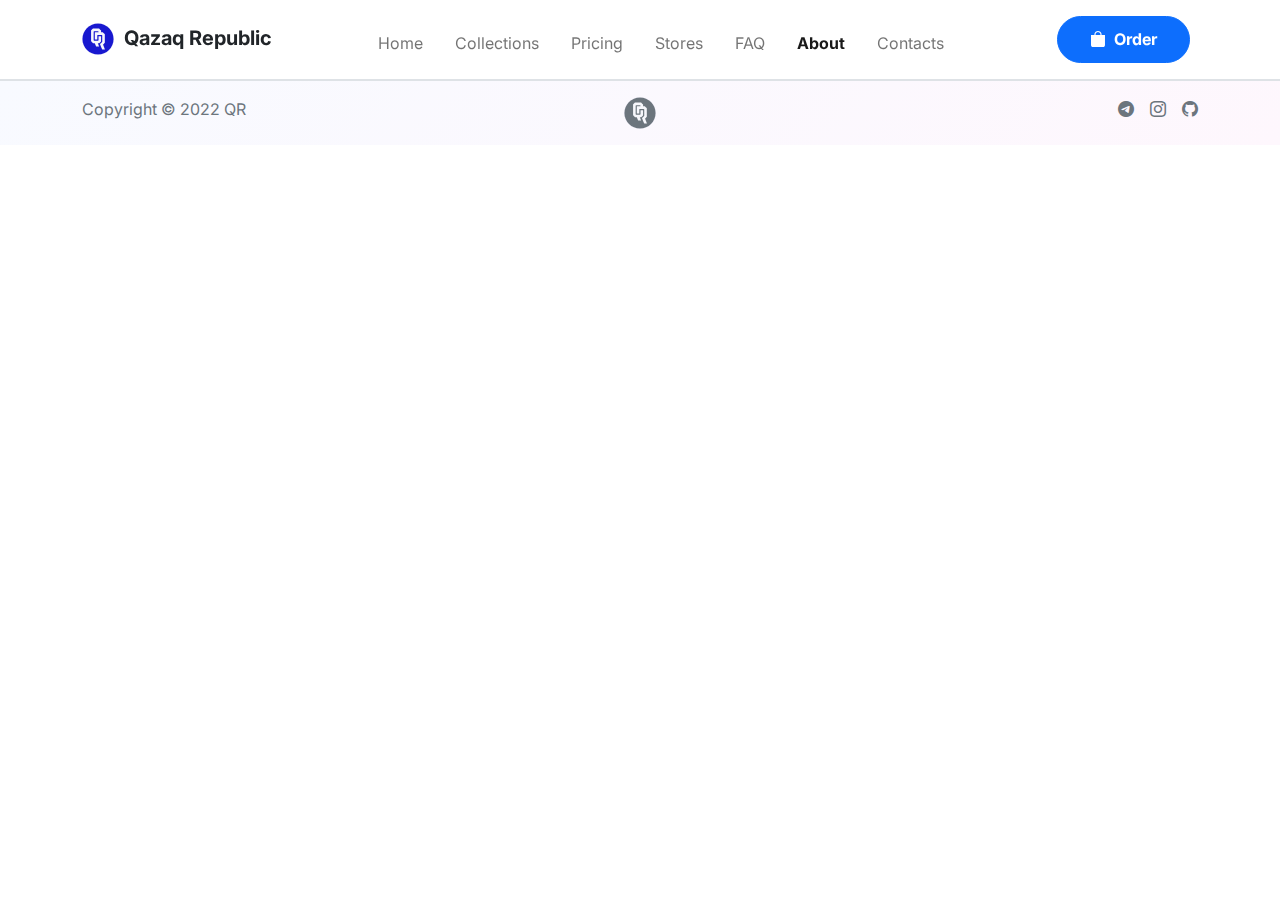
==== about.html @ 5050376e "Initial commit" ====
<!DOCTYPE html>
<html lang="en">
<head>
    <meta charset="UTF-8">
    <meta http-equiv="X-UA-Compatible" content="IE=edge">
    <meta name="viewport" content="width=device-width, initial-scale=1.0, maximum-scale=1, user-scalable=no">
    <link rel="shortcut icon" href="favicons/favicon.ico" type="image/x-icon">
    <title>Home - QR</title>
    <link rel="stylesheet" href="css/style.css">
    <link rel="stylesheet" href="bootstrap/css/bootstrap.min.css">
</head>
<body>
    <header class="py-3 border-bottom navbar navbar-expand-xl sticky-top">
        <div class="container">
            <a href="/" class="d-flex text-dark text-decoration-none">
                <img src="favicons/qr_logo.svg" alt="QR LOGO" width="32">
                <span class="fw-bold ml-10 fs-5 text-dark">Qazaq Republic</span>
            </a>
            <button data-bs-toggle="collapse" class="navbar-toggler br-32" data-bs-target="#navcol-1" aria-expanded="false">
                <span class="navbar-toggler-icon"></span>
            </button>
            <div id="navcol-1" class="collapse navbar-collapse non-copy">
                <ul class="navbar-nav mx-auto text-center pt-2">
                    <li class="nav-item py-1"><a class="nav-link" href="index.html">Home</a></li>
                    <li class="nav-item py-1"><a class="nav-link" href="collections.html">Collections</a></li>
                    <li class="nav-item py-1"><a class="nav-link" href="pricing.html">Pricing</a></li>
                    <li class="nav-item py-1"><a class="nav-link" href="stores.html">Stores</a></li>
                    <li class="nav-item py-1"><a class="nav-link" href="faqs.html">FAQ</a></li>
                    <li class="nav-item py-1"><a class="nav-link active" href="about.html">About</a></li>
                    <li class="nav-item py-1"><a class="nav-link" href="contacts.html">Contacts</a></li>
                </ul>
                <hr class="navbar-nav text-dark">
                <div class="pt-3 py-xl-0 d-flex justify-content-center">
                    <a href="https://wa.me/77777512121" class="text-decoration-none px-2">
                        <button class="btn1 btn-primary d-flex "><i class="bi bi-bag-fill text-white"></i>&nbsp; Order</button>
                    </a>
                </div>
            </div>
        </div>
    </header>

    <footer class="bg-primary-gradient d-flex flex-wrap justify-content-between align-items-center py-3 border-top">
        <div class="container d-flex">
            <div class="col-md-4 col align-items-center">
                <span class="mb-3 mb-md-0 text-muted">Copyright © 2022 QR</span>
            </div>
    
            <a href="/" class="col-md-4 col d-flex align-items-center justify-content-center mb-3 mb-md-0 me-md-auto link-dark text-decoration-none">
                <img src="favicons/qr_gray.svg" alt="QR LOGO" width="32">
            </a>
        
            <ul class="nav col-md-4 col justify-content-end list-unstyled d-flex">
                <li class="ms-3"><a class="text-muted" href="https://goofeat.t.me/"><i class="bi bi-telegram text-muted"></i></a></li>
                <li class="ms-3"><a class="text-muted" href="https://instagram.com/azharbayev"><i class="bi bi-instagram text-muted"></i></a></li>
                <li class="ms-3"><a class="text-muted" href="https://github.com/goofeat"><i class="bi bi-github text-muted"></i></a></li>
            </ul>
        </div>
    </footer>

    <script src="bootstrap/js/bootstrap.min.js"></script>
</body>
</html>
---- css/style.css ----
@import"https://cdn.jsdelivr.net/npm/bootstrap-icons@1.9.1/font/bootstrap-icons.css";@import"https://fonts.googleapis.com/css2?family=Inter:wght@100;200;300;400;500;600;700;800;900&display=swap";*{margin:0;padding:0;color:#0d6efd;font-family:"Inter",sans-serif}header{position:sticky;background-color:rgba(255,255,255,.6);-webkit-backdrop-filter:blur(10px);backdrop-filter:blur(10px)}.non-copy{-moz-user-select:none;-khtml-user-select:none;-webkit-user-select:none;user-select:none}html{scroll-behavior:smooth}.ml-10{margin-left:10px}.btn1{--bs-btn-padding-x: 2rem;--bs-btn-padding-y: 0.6rem;--bs-btn-font-family: ;--bs-btn-font-size: 1rem;--bs-btn-font-weight: 700;--bs-btn-line-height: 1.6;--bs-btn-color: #2d2d2d;--bs-btn-bg: transparent;--bs-btn-border-width: 1px;--bs-btn-border-color: transparent;--bs-btn-border-radius: 2rem;--bs-btn-box-shadow: inset 0 1px 0 rgba(255, 255, 255, 0.15), 0 1px 1px rgba(0, 0, 0, 0.075);--bs-btn-disabled-opacity: 0.65;--bs-btn-focus-box-shadow: 0 0 0 0.25rem rgba(var(--bs-btn-focus-shadow-rgb), .5);display:inline-block;padding:var(--bs-btn-padding-y) var(--bs-btn-padding-x);font-family:var(--bs-btn-font-family);font-size:var(--bs-btn-font-size);font-weight:var(--bs-btn-font-weight);line-height:var(--bs-btn-line-height);color:var(--bs-btn-color);text-align:center;text-decoration:none;vertical-align:middle;cursor:pointer;-webkit-user-select:none;-moz-user-select:none;-ms-user-select:none;user-select:none;border:var(--bs-btn-border-width) solid var(--bs-btn-border-color);border-radius:var(--bs-btn-border-radius);background-color:var(--bs-btn-bg);transition:color .15s ease-in-out,background-color .15s ease-in-out,border-color .15s ease-in-out,box-shadow .15s ease-in-out}.form-control1{display:block;width:100%;padding:.6rem 1.5rem;font-size:1rem;font-weight:400;line-height:1.6;color:#2d2d2d;background-color:#fff;background-clip:padding-box;border:1px solid #ced4da;-webkit-appearance:none;-moz-appearance:none;appearance:none;border-radius:1rem;transition:border-color .15s ease-in-out,box-shadow .15s ease-in-out}.nav-link{margin-left:16px !important;margin-right:16px !important;padding:0 !important}.nav-link.active{font-weight:700}.bg-primary-gradient{background:linear-gradient(135deg, #f8faff, #fef7fd)}.fit-cover{object-fit:cover}.br-32{border-radius:32px !important;-webkit-border-radius:32px !important;-moz-border-radius:32px !important;-ms-border-radius:32px !important;-o-border-radius:32px !important}th,td,strike{color:#000 !important;font-weight:bold !important}span.fw-normal{color:#000 !important}.table-group-divider{border-top:2px solid #000 !important}
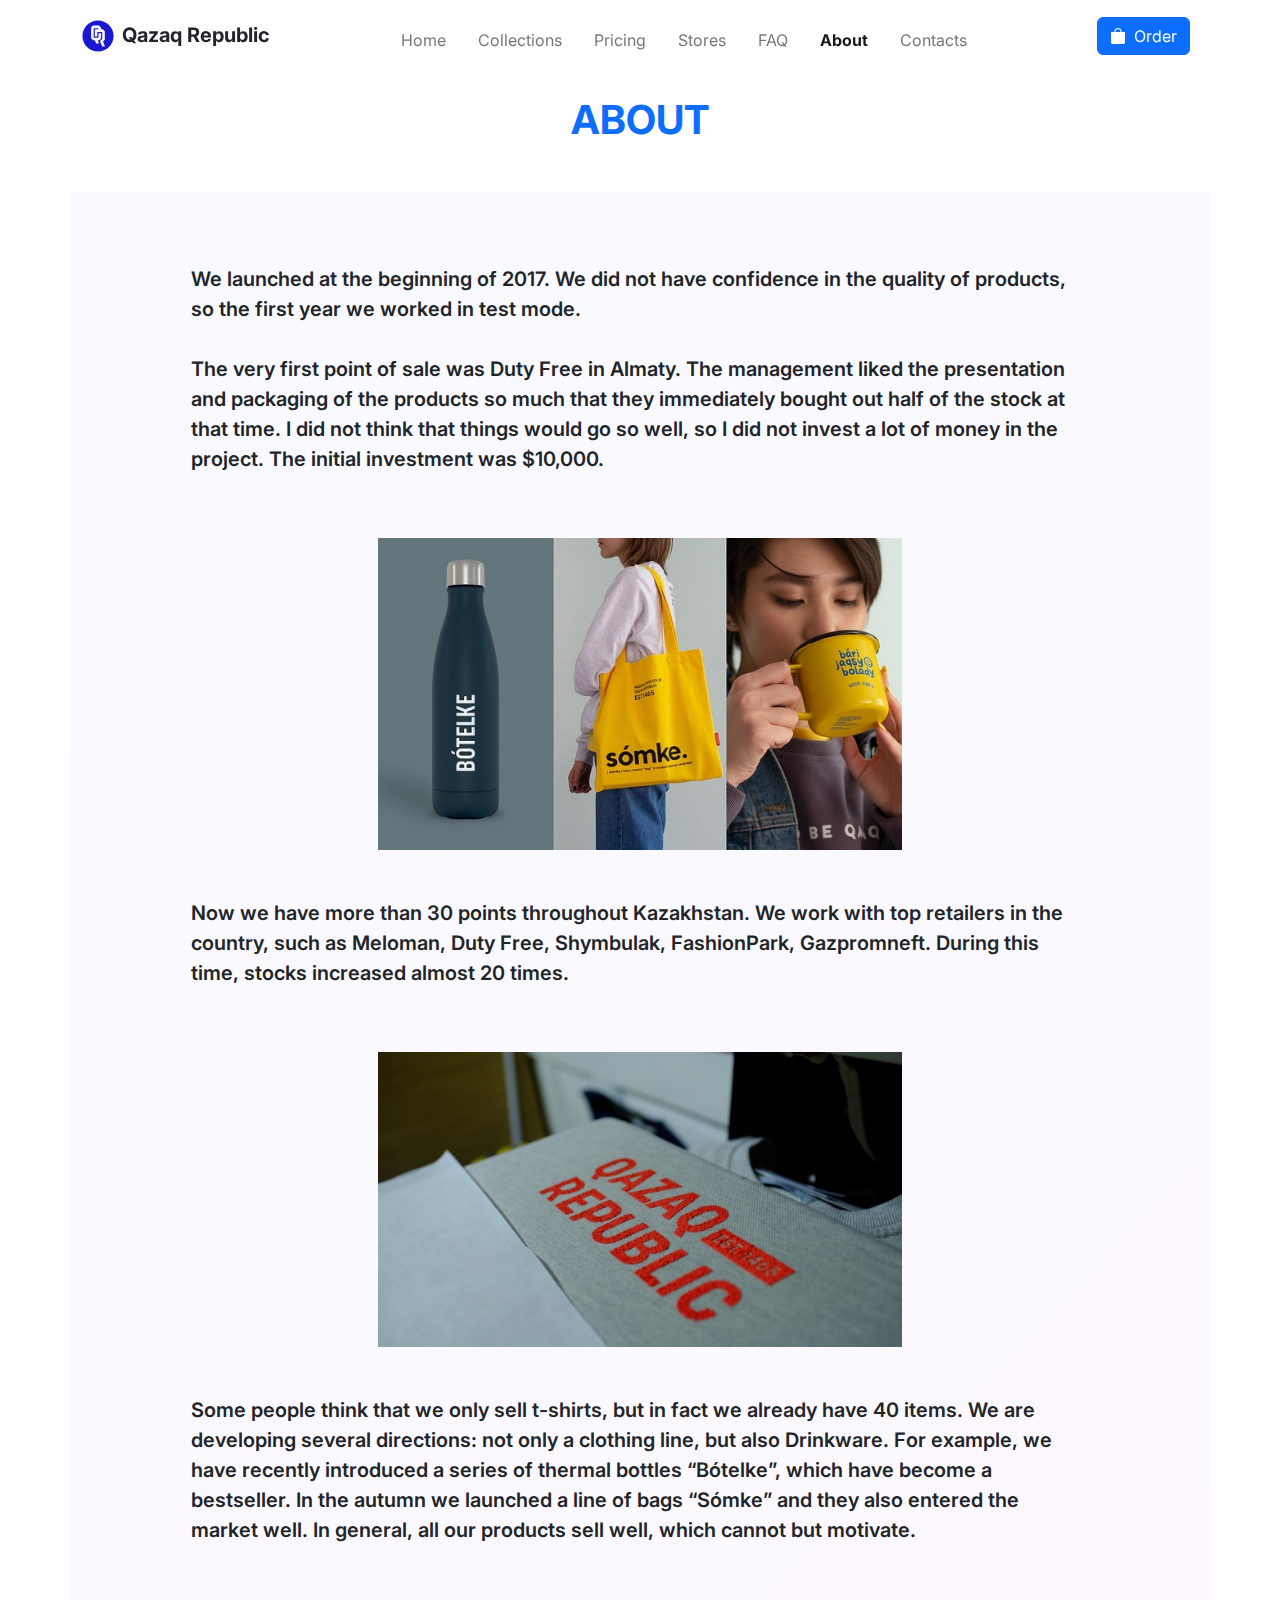
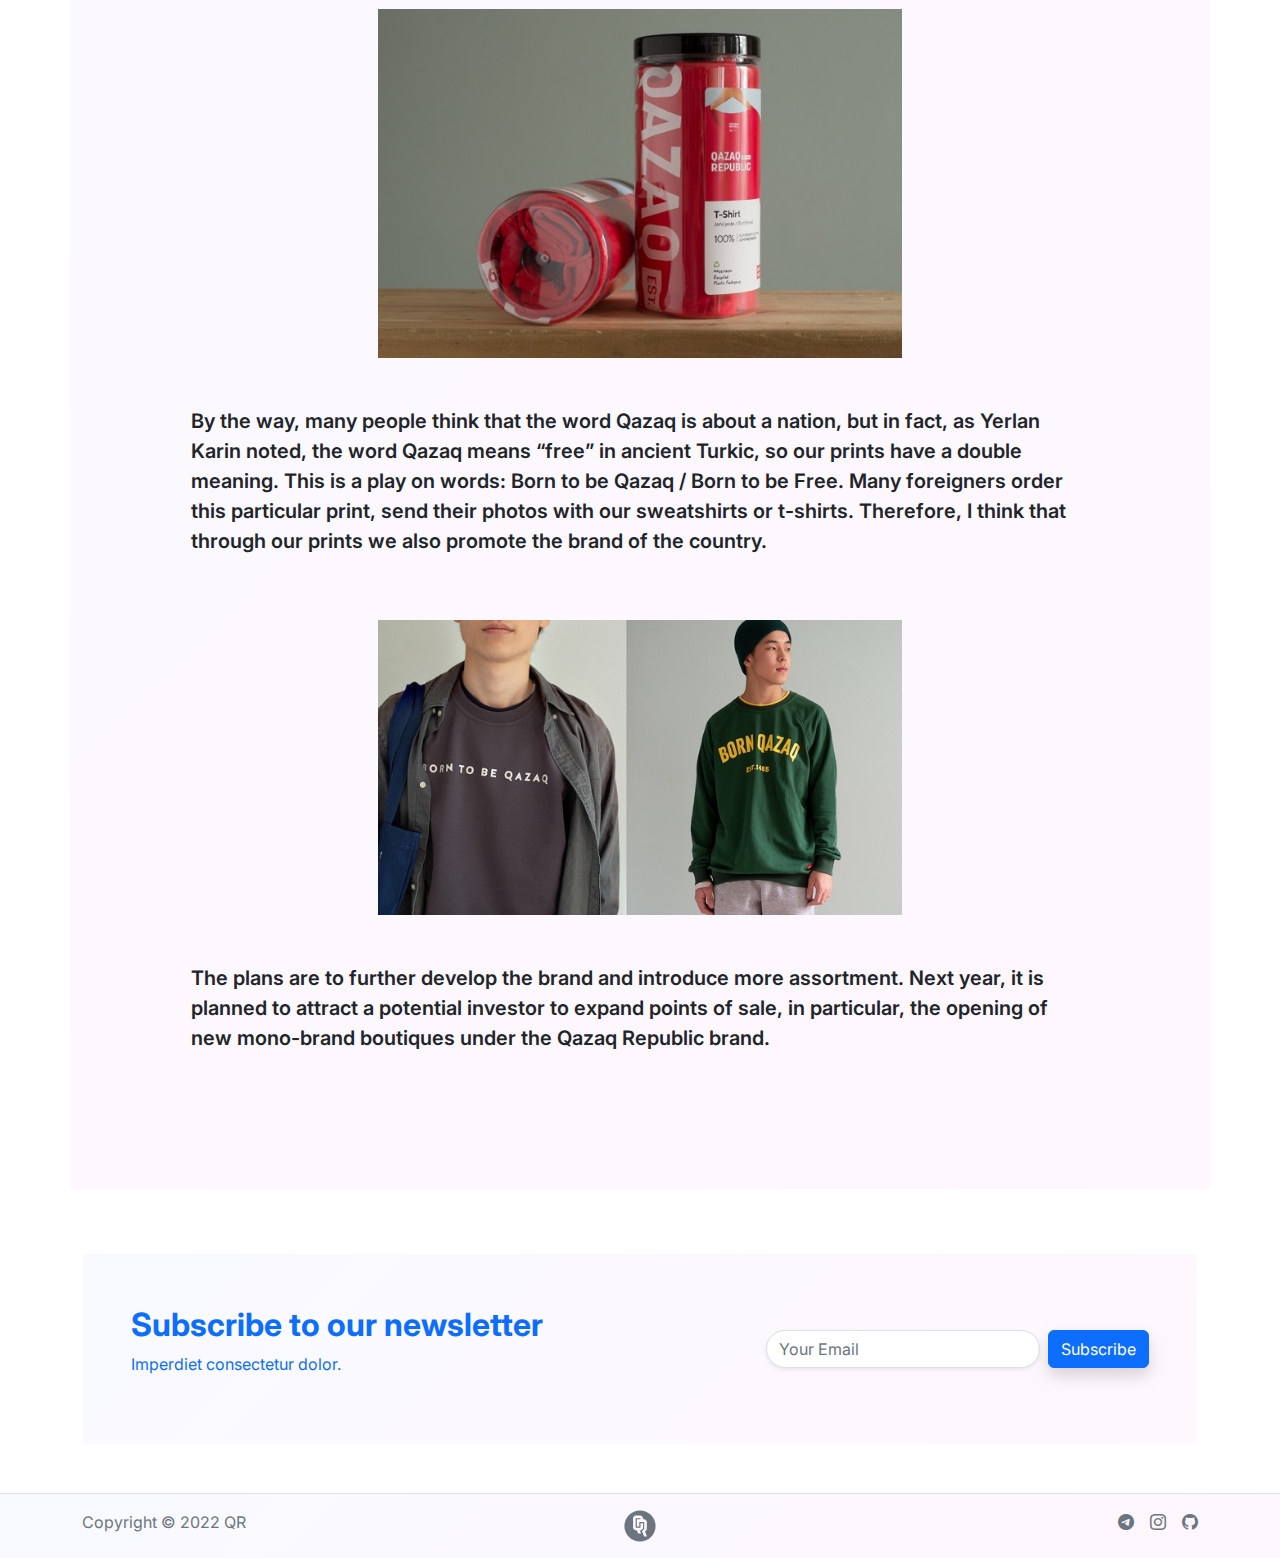
==== commit 3c292638: "Initial commit" ====
--- a/about.html
+++ b/about.html
@@ -4,19 +4,19 @@
     <meta charset="UTF-8">
     <meta http-equiv="X-UA-Compatible" content="IE=edge">
     <meta name="viewport" content="width=device-width, initial-scale=1.0, maximum-scale=1, user-scalable=no">
-    <link rel="shortcut icon" href="favicons/favicon.ico" type="image/x-icon">
-    <title>Home - QR</title>
+    <title>About - QR</title>
+    <link rel="icon" href="favicons/favicon.ico" type="image/x-icon">
     <link rel="stylesheet" href="css/style.css">
     <link rel="stylesheet" href="bootstrap/css/bootstrap.min.css">
 </head>
 <body>
-    <header class="py-3 border-bottom navbar navbar-expand-xl sticky-top">
+    <header class="py-3 navbar navbar-expand-xl sticky-top">
         <div class="container">
             <a href="/" class="d-flex text-dark text-decoration-none">
                 <img src="favicons/qr_logo.svg" alt="QR LOGO" width="32">
-                <span class="fw-bold ml-10 fs-5 text-dark">Qazaq Republic</span>
+                <span class="fw-bold mx-2 fs-5 text-dark">Qazaq Republic</span>
             </a>
-            <button data-bs-toggle="collapse" class="navbar-toggler br-32" data-bs-target="#navcol-1" aria-expanded="false">
+            <button data-bs-toggle="collapse" class="navbar-toggler rounded-5" data-bs-target="#navcol-1" aria-expanded="false">
                 <span class="navbar-toggler-icon"></span>
             </button>
             <div id="navcol-1" class="collapse navbar-collapse non-copy">
@@ -25,19 +25,70 @@
                     <li class="nav-item py-1"><a class="nav-link" href="collections.html">Collections</a></li>
                     <li class="nav-item py-1"><a class="nav-link" href="pricing.html">Pricing</a></li>
                     <li class="nav-item py-1"><a class="nav-link" href="stores.html">Stores</a></li>
-                    <li class="nav-item py-1"><a class="nav-link" href="faqs.html">FAQ</a></li>
+                    <li class="nav-item py-1"><a class="nav-link" href="faq.html">FAQ</a></li>
                     <li class="nav-item py-1"><a class="nav-link active" href="about.html">About</a></li>
                     <li class="nav-item py-1"><a class="nav-link" href="contacts.html">Contacts</a></li>
                 </ul>
                 <hr class="navbar-nav text-dark">
                 <div class="pt-3 py-xl-0 d-flex justify-content-center">
                     <a href="https://wa.me/77777512121" class="text-decoration-none px-2">
-                        <button class="btn1 btn-primary d-flex "><i class="bi bi-bag-fill text-white"></i>&nbsp; Order</button>
+                        <button class="btn btn-primary d-flex "><i class="bi bi-bag-fill text-white"></i>&nbsp; Order</button>
                     </a>
                 </div>
             </div>
         </div>
     </header>
+
+    <div class="container py-4">
+        <h1 class="fw-bold text-center text-uppercase">about</h1>
+    </div>
+
+    <section class="container bg-primary-gradient py-4 my-3">
+        <div class="px-3 col-md-10 offset-md-1 py-5">
+            <p class="fw-semibold text-dark fs-5">
+                We launched at the beginning of 2017. We did not have confidence in the quality of products, so the first year we worked in test mode.
+                <br><br>
+                The very first point of sale was Duty Free in Almaty. The management liked the presentation and packaging of the products so much that they immediately bought out half of the stock at that time. I did not think that things would go so well, so I did not invest a lot of money in the project. The initial investment was $10,000.
+            </p>
+            <div class="card-img d-flex justify-content-center py-5 mb-5 mb-md-0">
+                <img class="img-fluid col-xl-7 col-md-9" src="images/about1.jpeg">
+            </div>
+            <p class="fw-semibold text-dark fs-5">
+                Now we have more than 30 points throughout Kazakhstan. We work with top retailers in the country, such as Meloman, Duty Free, Shymbulak, FashionPark, Gazpromneft. During this time, stocks increased almost 20 times.
+            </p>
+            <div class="card-img d-flex justify-content-center py-5 mb-5 mb-md-0">
+                <img class="img-fluid col-xl-7 col-md-9" src="images/about2.jpeg">
+            </div>
+            <p class="fw-semibold text-dark fs-5">
+                Some people think that we only sell t-shirts, but in fact we already have 40 items. We are developing several directions: not only a clothing line, but also Drinkware. For example, we have recently introduced a series of thermal bottles “Bótelke”, which have become a bestseller. In the autumn we launched a line of bags “Sómke” and they also entered the market well. In general, all our products sell well, which cannot but motivate.
+            </p>   
+            <div class="card-img d-flex justify-content-center py-5 mb-5 mb-md-0">
+                <img class="img-fluid col-xl-7 col-md-9" src="images/about3.jpeg">
+            </div>
+            <p class="fw-semibold text-dark fs-5">
+                By the way, many people think that the word Qazaq is about a nation, but in fact, as Yerlan Karin noted, the word Qazaq means “free” in ancient Turkic, so our prints have a double meaning. This is a play on words: Born to be Qazaq / Born to be Free. Many foreigners order this particular print, send their photos with our sweatshirts or t-shirts. Therefore, I think that through our prints we also promote the brand of the country.
+            </p>
+            <div class="card-img d-flex justify-content-center py-5 mb-5 mb-md-0">
+                <img class="img-fluid col-xl-7 col-md-9" src="images/about4.jpeg">
+            </div>
+            <p class="fw-semibold text-dark fs-5 pb-5">
+                The plans are to further develop the brand and introduce more assortment. Next year, it is planned to attract a potential investor to expand points of sale, in particular, the opening of new mono-brand boutiques under the Qazaq Republic brand.
+            </p>
+        </div>
+    </section>
+
+    <section class="container py-5">
+        <div class="border rounded border-white d-flex flex-column justify-content-between align-items-center flex-lg-row bg-primary-gradient p-4 p-lg-5">
+            <div class="text-center text-lg-start py-3 py-lg-1">
+                <h2 class="fw-bold mb-2">Subscribe to our newsletter</h2>
+                <p>Imperdiet consectetur dolor.</p>
+            </div>
+            <div class="d-flex justify-content-center flex-wrap flex-lg-nowrap">
+                <div class="my-2"><input class="border rounded-pill shadow-sm form-control" type="email" name="email" placeholder="Your Email"></div>
+                <div class="my-2"><button class="btn btn-primary shadow ms-2 subscribe-btn" type="submit">Subscribe</button></div>
+            </div>
+        </div>
+    </section>
 
     <footer class="bg-primary-gradient d-flex flex-wrap justify-content-between align-items-center py-3 border-top">
         <div class="container d-flex">
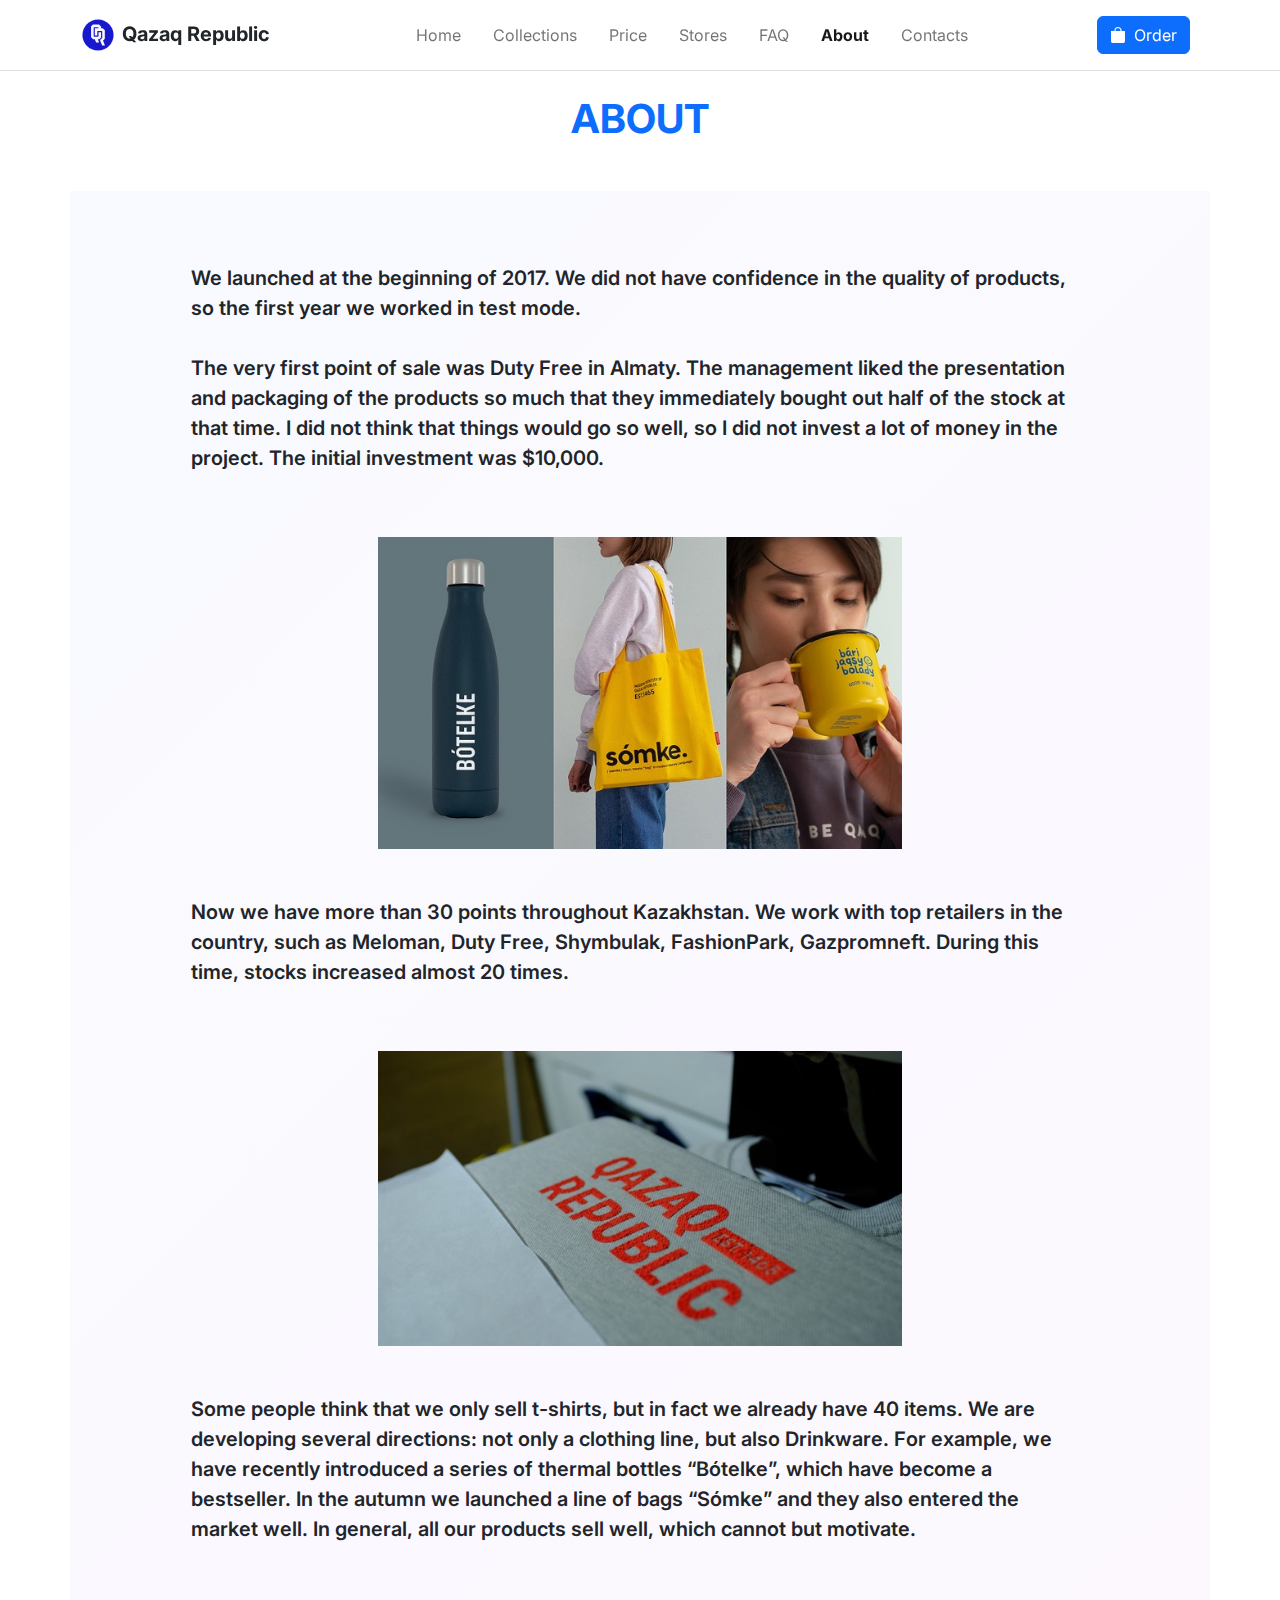
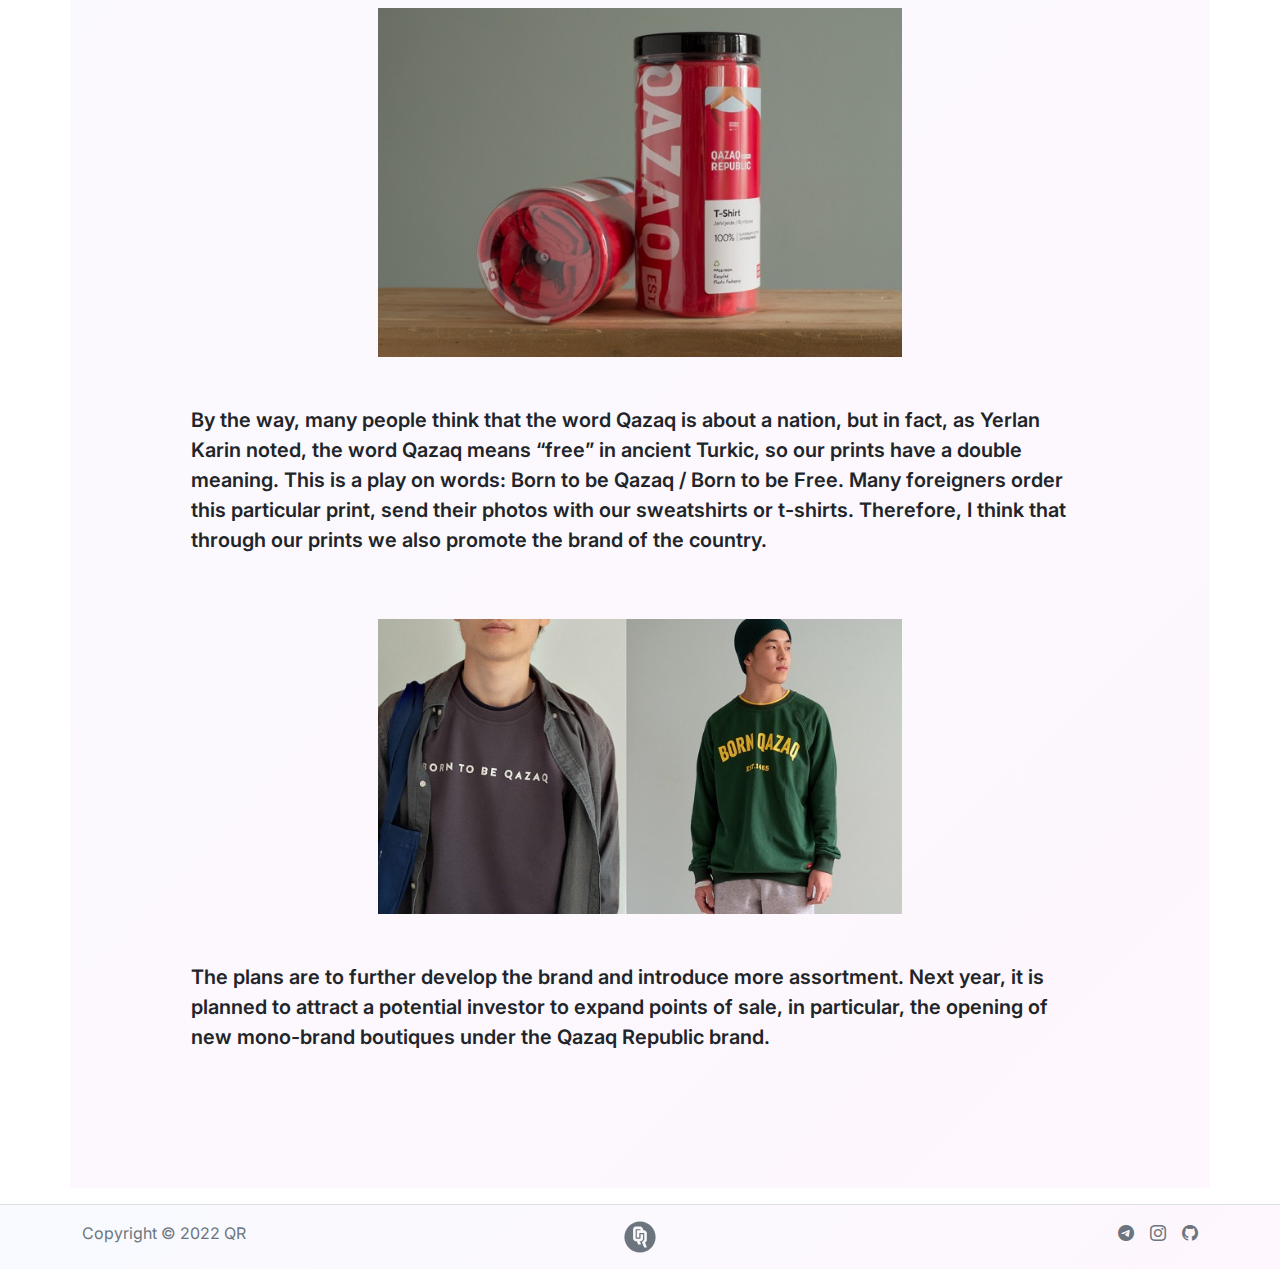
==== commit 3df36c50: "Minor changes" ====
--- a/about.html
+++ b/about.html
@@ -10,103 +10,95 @@
     <link rel="stylesheet" href="bootstrap/css/bootstrap.min.css">
 </head>
 <body>
-    <header class="py-3 navbar navbar-expand-xl sticky-top">
-        <div class="container">
-            <a href="/" class="d-flex text-dark text-decoration-none">
-                <img src="favicons/qr_logo.svg" alt="QR LOGO" width="32">
-                <span class="fw-bold mx-2 fs-5 text-dark">Qazaq Republic</span>
-            </a>
-            <button data-bs-toggle="collapse" class="navbar-toggler rounded-5" data-bs-target="#navcol-1" aria-expanded="false">
-                <span class="navbar-toggler-icon"></span>
-            </button>
-            <div id="navcol-1" class="collapse navbar-collapse non-copy">
-                <ul class="navbar-nav mx-auto text-center pt-2">
-                    <li class="nav-item py-1"><a class="nav-link" href="index.html">Home</a></li>
-                    <li class="nav-item py-1"><a class="nav-link" href="collections.html">Collections</a></li>
-                    <li class="nav-item py-1"><a class="nav-link" href="pricing.html">Pricing</a></li>
-                    <li class="nav-item py-1"><a class="nav-link" href="stores.html">Stores</a></li>
-                    <li class="nav-item py-1"><a class="nav-link" href="faq.html">FAQ</a></li>
-                    <li class="nav-item py-1"><a class="nav-link active" href="about.html">About</a></li>
-                    <li class="nav-item py-1"><a class="nav-link" href="contacts.html">Contacts</a></li>
-                </ul>
-                <hr class="navbar-nav text-dark">
-                <div class="pt-3 py-xl-0 d-flex justify-content-center">
-                    <a href="https://wa.me/77777512121" class="text-decoration-none px-2">
-                        <button class="btn btn-primary d-flex "><i class="bi bi-bag-fill text-white"></i>&nbsp; Order</button>
-                    </a>
+    <div class="page">
+        <header class="py-3 navbar navbar-expand-xl sticky-top border-bottom">
+            <div class="container">
+                <a href="/" class="d-flex text-dark text-decoration-none">
+                    <img src="favicons/qr_logo.svg" alt="QR LOGO" width="32">
+                    <span class="fw-bold mx-2 fs-5 text-dark">Qazaq Republic</span>
+                </a>
+                <button data-bs-toggle="collapse" class="navbar-toggler rounded-5" data-bs-target="#navcol-1" aria-expanded="false">
+                    <span class="navbar-toggler-icon"></span>
+                </button>
+                <div id="navcol-1" class="collapse navbar-collapse non-copy">
+                    <div class="p-2"></div>
+                    <ul class="navbar-nav mx-auto text-center">
+                        <li class="nav-item py-1"><a class="nav-link" href="index.html">Home</a></li>
+                        <li class="nav-item py-1"><a class="nav-link" href="collections.html">Collections</a></li>
+                        <li class="nav-item py-1"><a class="nav-link" href="price.html">Price</a></li>
+                        <li class="nav-item py-1"><a class="nav-link" href="stores.html">Stores</a></li>
+                        <li class="nav-item py-1"><a class="nav-link" href="faq.html">FAQ</a></li>
+                        <li class="nav-item py-1"><a class="nav-link active" href="about.html">About</a></li>
+                        <li class="nav-item py-1"><a class="nav-link" href="contacts.html">Contacts</a></li>
+                    </ul>
+                    <hr class="navbar-nav text-dark">
+                    <div class="pt-3 py-xl-0 d-flex justify-content-center">
+                        <a href="https://wa.me/77777512121" class="text-decoration-none px-2">
+                            <button class="btn btn-primary d-flex "><i class="bi bi-bag-fill text-white"></i>&nbsp; Order</button>
+                        </a>
+                    </div>
                 </div>
             </div>
+        </header>
+    
+        <div class="content-wrapper">
+            <div class="container py-4">
+                <h1 class="fw-bold text-center text-uppercase">about</h1>
+            </div>
+        
+            <section class="container bg-primary-gradient py-4 my-3">
+                <div class="px-3 col-md-10 offset-md-1 py-5">
+                    <p class="fw-semibold text-dark fs-5">
+                        We launched at the beginning of 2017. We did not have confidence in the quality of products, so the first year we worked in test mode.
+                        <br><br>
+                        The very first point of sale was Duty Free in Almaty. The management liked the presentation and packaging of the products so much that they immediately bought out half of the stock at that time. I did not think that things would go so well, so I did not invest a lot of money in the project. The initial investment was $10,000.
+                    </p>
+                    <div class="card-img d-flex justify-content-center py-5 mb-5 mb-md-0">
+                        <img class="img-fluid col-xl-7 col-md-9" src="images/about1.jpeg">
+                    </div>
+                    <p class="fw-semibold text-dark fs-5">
+                        Now we have more than 30 points throughout Kazakhstan. We work with top retailers in the country, such as Meloman, Duty Free, Shymbulak, FashionPark, Gazpromneft. During this time, stocks increased almost 20 times.
+                    </p>
+                    <div class="card-img d-flex justify-content-center py-5 mb-5 mb-md-0">
+                        <img class="img-fluid col-xl-7 col-md-9" src="images/about2.jpeg">
+                    </div>
+                    <p class="fw-semibold text-dark fs-5">
+                        Some people think that we only sell t-shirts, but in fact we already have 40 items. We are developing several directions: not only a clothing line, but also Drinkware. For example, we have recently introduced a series of thermal bottles “Bótelke”, which have become a bestseller. In the autumn we launched a line of bags “Sómke” and they also entered the market well. In general, all our products sell well, which cannot but motivate.
+                    </p>   
+                    <div class="card-img d-flex justify-content-center py-5 mb-5 mb-md-0">
+                        <img class="img-fluid col-xl-7 col-md-9" src="images/about3.jpeg">
+                    </div>
+                    <p class="fw-semibold text-dark fs-5">
+                        By the way, many people think that the word Qazaq is about a nation, but in fact, as Yerlan Karin noted, the word Qazaq means “free” in ancient Turkic, so our prints have a double meaning. This is a play on words: Born to be Qazaq / Born to be Free. Many foreigners order this particular print, send their photos with our sweatshirts or t-shirts. Therefore, I think that through our prints we also promote the brand of the country.
+                    </p>
+                    <div class="card-img d-flex justify-content-center py-5 mb-5 mb-md-0">
+                        <img class="img-fluid col-xl-7 col-md-9" src="images/about4.jpeg">
+                    </div>
+                    <p class="fw-semibold text-dark fs-5 pb-5">
+                        The plans are to further develop the brand and introduce more assortment. Next year, it is planned to attract a potential investor to expand points of sale, in particular, the opening of new mono-brand boutiques under the Qazaq Republic brand.
+                    </p>
+                </div>
+            </section>
         </div>
-    </header>
-
-    <div class="container py-4">
-        <h1 class="fw-bold text-center text-uppercase">about</h1>
+    
+        <footer class="bg-primary-gradient d-flex flex-wrap justify-content-between align-items-center py-3 border-top">
+            <div class="container d-flex">
+                <div class="col-md-4 col align-items-center">
+                    <span class="mb-3 mb-md-0 text-muted">Copyright © 2022 QR</span>
+                </div>
+        
+                <a href="/" class="col-md-4 col d-flex align-items-center justify-content-center mb-3 mb-md-0 me-md-auto link-dark text-decoration-none">
+                    <img src="favicons/qr_gray.svg" alt="QR LOGO" width="32">
+                </a>
+            
+                <ul class="nav col-md-4 col justify-content-end list-unstyled d-flex">
+                    <li class="ms-3"><a class="text-muted" href="https://goofeat.t.me/"><i class="bi bi-telegram text-muted"></i></a></li>
+                    <li class="ms-3"><a class="text-muted" href="https://instagram.com/azharbayev"><i class="bi bi-instagram text-muted"></i></a></li>
+                    <li class="ms-3"><a class="text-muted" href="https://github.com/goofeat"><i class="bi bi-github text-muted"></i></a></li>
+                </ul>
+            </div>
+        </footer>
     </div>
-
-    <section class="container bg-primary-gradient py-4 my-3">
-        <div class="px-3 col-md-10 offset-md-1 py-5">
-            <p class="fw-semibold text-dark fs-5">
-                We launched at the beginning of 2017. We did not have confidence in the quality of products, so the first year we worked in test mode.
-                <br><br>
-                The very first point of sale was Duty Free in Almaty. The management liked the presentation and packaging of the products so much that they immediately bought out half of the stock at that time. I did not think that things would go so well, so I did not invest a lot of money in the project. The initial investment was $10,000.
-            </p>
-            <div class="card-img d-flex justify-content-center py-5 mb-5 mb-md-0">
-                <img class="img-fluid col-xl-7 col-md-9" src="images/about1.jpeg">
-            </div>
-            <p class="fw-semibold text-dark fs-5">
-                Now we have more than 30 points throughout Kazakhstan. We work with top retailers in the country, such as Meloman, Duty Free, Shymbulak, FashionPark, Gazpromneft. During this time, stocks increased almost 20 times.
-            </p>
-            <div class="card-img d-flex justify-content-center py-5 mb-5 mb-md-0">
-                <img class="img-fluid col-xl-7 col-md-9" src="images/about2.jpeg">
-            </div>
-            <p class="fw-semibold text-dark fs-5">
-                Some people think that we only sell t-shirts, but in fact we already have 40 items. We are developing several directions: not only a clothing line, but also Drinkware. For example, we have recently introduced a series of thermal bottles “Bótelke”, which have become a bestseller. In the autumn we launched a line of bags “Sómke” and they also entered the market well. In general, all our products sell well, which cannot but motivate.
-            </p>   
-            <div class="card-img d-flex justify-content-center py-5 mb-5 mb-md-0">
-                <img class="img-fluid col-xl-7 col-md-9" src="images/about3.jpeg">
-            </div>
-            <p class="fw-semibold text-dark fs-5">
-                By the way, many people think that the word Qazaq is about a nation, but in fact, as Yerlan Karin noted, the word Qazaq means “free” in ancient Turkic, so our prints have a double meaning. This is a play on words: Born to be Qazaq / Born to be Free. Many foreigners order this particular print, send their photos with our sweatshirts or t-shirts. Therefore, I think that through our prints we also promote the brand of the country.
-            </p>
-            <div class="card-img d-flex justify-content-center py-5 mb-5 mb-md-0">
-                <img class="img-fluid col-xl-7 col-md-9" src="images/about4.jpeg">
-            </div>
-            <p class="fw-semibold text-dark fs-5 pb-5">
-                The plans are to further develop the brand and introduce more assortment. Next year, it is planned to attract a potential investor to expand points of sale, in particular, the opening of new mono-brand boutiques under the Qazaq Republic brand.
-            </p>
-        </div>
-    </section>
-
-    <section class="container py-5">
-        <div class="border rounded border-white d-flex flex-column justify-content-between align-items-center flex-lg-row bg-primary-gradient p-4 p-lg-5">
-            <div class="text-center text-lg-start py-3 py-lg-1">
-                <h2 class="fw-bold mb-2">Subscribe to our newsletter</h2>
-                <p>Imperdiet consectetur dolor.</p>
-            </div>
-            <div class="d-flex justify-content-center flex-wrap flex-lg-nowrap">
-                <div class="my-2"><input class="border rounded-pill shadow-sm form-control" type="email" name="email" placeholder="Your Email"></div>
-                <div class="my-2"><button class="btn btn-primary shadow ms-2 subscribe-btn" type="submit">Subscribe</button></div>
-            </div>
-        </div>
-    </section>
-
-    <footer class="bg-primary-gradient d-flex flex-wrap justify-content-between align-items-center py-3 border-top">
-        <div class="container d-flex">
-            <div class="col-md-4 col align-items-center">
-                <span class="mb-3 mb-md-0 text-muted">Copyright © 2022 QR</span>
-            </div>
-    
-            <a href="/" class="col-md-4 col d-flex align-items-center justify-content-center mb-3 mb-md-0 me-md-auto link-dark text-decoration-none">
-                <img src="favicons/qr_gray.svg" alt="QR LOGO" width="32">
-            </a>
-        
-            <ul class="nav col-md-4 col justify-content-end list-unstyled d-flex">
-                <li class="ms-3"><a class="text-muted" href="https://goofeat.t.me/"><i class="bi bi-telegram text-muted"></i></a></li>
-                <li class="ms-3"><a class="text-muted" href="https://instagram.com/azharbayev"><i class="bi bi-instagram text-muted"></i></a></li>
-                <li class="ms-3"><a class="text-muted" href="https://github.com/goofeat"><i class="bi bi-github text-muted"></i></a></li>
-            </ul>
-        </div>
-    </footer>
 
     <script src="bootstrap/js/bootstrap.min.js"></script>
 </body>
